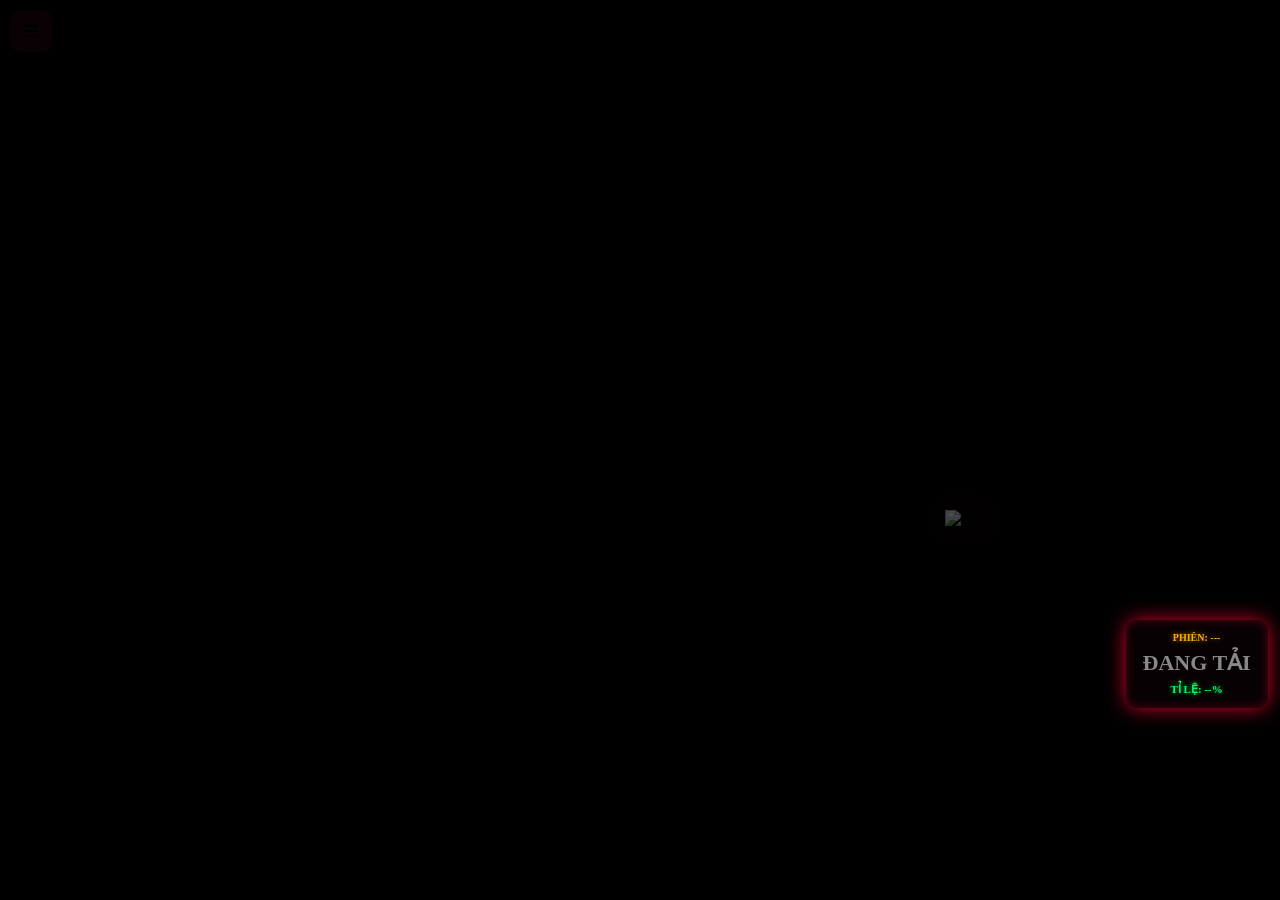
==== tool.html @ 4f96cffc "Add files via upload" ====
<!DOCTYPE html>
<html lang="vi">
<head>
<meta charset="UTF-8">
<meta name="viewport" content="width=device-width, initial-scale=1.0, maximum-scale=1.0, user-scalable=no">
<title>HOÀNG VIP WIN - Tool AI</title>
<link rel="stylesheet" href="https://cdnjs.cloudflare.com/ajax/libs/font-awesome/6.5.1/css/all.min.css">
<link rel="stylesheet" href="assets/style.css">
<style>
body { overflow: hidden; }
#gameContainer { position: fixed; inset: 0; background: #000; z-index: 1; }
#mainIframe { width: 100%; height: 100%; border: none; }
.menu-top { position: fixed; top: 10px; left: 10px; z-index: 10005; display: flex; gap: 8px; }
.btn-toggle { width: 42px; height: 42px; background: rgba(10,2,4,0.95); border: 2px solid var(--neon-red); color: var(--neon-red); border-radius: 10px; cursor: pointer; font-size: 16px; display: flex; align-items: center; justify-content: center; }
.dropdown { display: none; position: absolute; top: 50px; left: 0; background: rgba(15,2,6,0.98); border: 1px solid var(--neon-red); border-radius: 10px; padding: 8px; width: 240px; z-index: 10006; flex-direction: column; gap: 6px; backdrop-filter: blur(8px); }
.dropdown.show { display: flex; }
.menu-item { background: rgba(255,255,255,0.08); border: 1px solid rgba(255,0,51,0.3); color: #fff; padding: 10px 12px; font-size: 12px; font-weight: 800; border-radius: 6px; cursor: pointer; text-align: left; display: flex; align-items: center; gap: 10px; }
.menu-item.exit { background: rgba(255,0,51,0.2); border-color: var(--neon-red); color: #ff99aa; }
/* Robot 3D */
.robot-node { position: absolute; z-index: 20000; bottom: 80px; right: 20px; touch-action: none; cursor: grab; transition: transform 0.3s cubic-bezier(0.34,1.56,0.64,1); transform-style: preserve-3d; will-change: transform; }
.robot-node:active { cursor: grabbing; }
.robot-node.hidden { display: none; }
.robot-inner { width: 320px; position: relative; display: flex; flex-direction: column; align-items: center; pointer-events: none; transform-style: preserve-3d; transition: transform 0.4s ease; }
.robot-node:hover .robot-inner { transform: translateY(-5px) scale(1.02); }
.robot-gif { width: 310px; height: 310px; object-fit: contain; filter: drop-shadow(0 0 25px rgba(255,0,51,0.5)); }
.bot-panel { position: absolute; top: 110px; left: 58%; transform: translateX(-50%); width: 130px; background: rgba(10,2,5,0.85); backdrop-filter: blur(6px); border: 2px solid var(--neon-red); border-radius: 12px; padding: 12px 6px; display: flex; flex-direction: column; align-items: center; gap: 7px; box-shadow: 0 0 20px rgba(255,0,51,0.8), inset 0 0 10px rgba(255,0,51,0.3); transform: translateZ(20px); animation: floatPanel 3s ease-in-out infinite; }
@keyframes floatPanel { 0%,100% { transform: translateX(-50%) translateZ(20px); } 50% { transform: translateX(-50%) translateZ(30px); } }
.bot-phien { font-size: 10px; color: #ffaa00; font-weight: 900; text-shadow: 0 0 5px rgba(255,170,0,0.7); white-space: nowrap; }
.bot-pred { font-size: 22px; font-weight: 900; white-space: nowrap; transition: all 0.3s; }
.bot-pred.tai { color: #ff2a4b; text-shadow: 0 0 15px #ff2a4b; }
.bot-pred.xiu { color: #0077ff; text-shadow: 0 0 15px #0077ff; }
.bot-pred.loading { color: #888; animation: pulse 0.8s infinite alternate; }
@keyframes pulse { from { opacity: 0.4; } to { opacity: 1; } }
.bot-tile { font-size: 11px; font-weight: 900; color: #00ff66; text-shadow: 0 0 5px rgba(0,255,102,0.7); white-space: nowrap; }
.toast { position: fixed; bottom: 30px; left: 50%; transform: translateX(-50%) translateY(80px); background: rgba(255,0,51,0.95); color: #fff; padding: 12px 20px; border-radius: 8px; font-size: 13px; font-weight: 700; z-index: 99999; opacity: 0; transition: all 0.3s; max-width: 90vw; text-align: center; }
.toast.show { transform: translateX(-50%) translateY(0); opacity: 1; }
</style>
</head>
<body>

<div id="gameContainer">
  <div class="menu-top">
    <button class="btn-toggle" onclick="document.querySelector('.dropdown').classList.toggle('show')"><i class="fas fa-bars"></i></button>
    <div class="dropdown" id="dropdownMenu">
      <button class="menu-item" onclick="toggleRobot()"><i class="fas fa-robot"></i> Bật/Ẩn Robot</button>
      <button class="menu-item" onclick="resetRobot()"><i class="fas fa-crosshairs"></i> Về vị trí gốc</button>
      <button class="menu-item" onclick="window.location.href='index.html'"><i class="fas fa-home"></i> Về trang chủ</button>
      <button class="menu-item exit" onclick="exitTool()"><i class="fas fa-right-from-bracket"></i> Thoát</button>
    </div>
  </div>

  <div class="robot-node" id="robotNode">
    <div class="robot-inner">
      <img src="https://i.postimg.cc/ZYsRk0pD/robot-phan-tich-v12.gif" class="robot-gif" alt="Robot AI" onerror="this.style.opacity=0.3">
      <div class="bot-panel" id="botPanel">
        <div class="bot-phien" id="botPhien">PHIÊN: ---</div>
        <div class="bot-pred loading" id="botPred">ĐANG TẢI</div>
        <div class="bot-tile" id="botTile">TỈ LỆ: --%</div>
      </div>
    </div>
  </div>

  <iframe id="mainIframe" class="iframe-container" sandbox="allow-scripts allow-same-origin allow-forms allow-popups"></iframe>
</div>

<script>
const API_MD5 = 'https://studious-octo-umbrella-wgt1.onrender.com/api/predict/md5';
const API_SICBO = 'https://studious-octo-umbrella-wgt1.onrender.com/api/predict/taixiu';
const API_SUNWIN = 'https://shiny-spork.onrender.com/api/du-doan';

const params = new URLSearchParams(location.search);
const gameName = params.get('game') || 'sunwin_taixiu';
const gameType = params.get('type') || 'md5';

// Mở iframe game gốc
const gameLink = localStorage.getItem('gameIframe') || 'https://web.sunwin.tirol/?affId=Sunwin';
document.getElementById('mainIframe').src = gameLink;

// Chọn API theo game
let apiUrl = API_MD5;
if (gameType === 'sicbo') apiUrl = API_SICBO;
if (gameName.includes('sunwin')) apiUrl = API_SUNWIN;

// ====== FETCH PREDICTION ======
let lastPhien = null;
async function fetchPrediction() {
  try {
    const res = await fetch(apiUrl, { cache: 'no-store' });
    const data = await res.json();

    let phien, pred, tile;
    if (gameType === 'sicbo') {
      phien = data.phienDuDoan || data['phiên dự đoán'] || '--';
      pred = (data.duDoan || data['dự đoán'] || '--').toUpperCase();
      tile = data.tiLe || data['tỉ lệ'] || '--';
    } else if (gameName.includes('sunwin')) {
      phien = data['phiên dự đoán'] || '--';
      pred = (data['dự đoán'] || '--').toUpperCase();
      tile = data['tỉ lệ'] || '--';
    } else {
      phien = data.phienDuDoan || '--';
      pred = (data.duDoan || '--').toUpperCase();
      tile = data.tiLe || '--';
    }

    document.getElementById('botPhien').textContent = 'PHIÊN: #' + phien;

    const predEl = document.getElementById('botPred');
    predEl.classList.remove('loading', 'tai', 'xiu');

    if (phien !== lastPhien) {
      lastPhien = phien;
      predEl.textContent = '••••';
      predEl.classList.add('loading');
      setTimeout(() => {
        predEl.textContent = pred;
        predEl.classList.remove('loading');
        if (pred.includes('TÀI') || pred === 'T') predEl.classList.add('tai');
        else predEl.classList.add('xiu');
      }, 1500);
    } else {
      predEl.textContent = pred;
      if (pred.includes('TÀI') || pred === 'T') predEl.classList.add('tai');
      else predEl.classList.add('xiu');
    }

    document.getElementById('botTile').textContent = 'TỈ LỆ: ' + tile;
  } catch (e) {
    console.warn('API error:', e);
  }
}

fetchPrediction();
setInterval(fetchPrediction, 5000);

// ====== KÉO THẢ ROBOT ======
const robot = document.getElementById('robotNode');
let dragging = false, sx = 0, sy = 0, ox = 0, oy = 0;
function startDrag(e) {
  dragging = true;
  const p = e.touches ? e.touches[0] : e;
  sx = p.clientX; sy = p.clientY;
  ox = robot.offsetLeft; oy = robot.offsetTop;
  robot.style.right = 'auto'; robot.style.bottom = 'auto';
}
function doDrag(e) {
  if (!dragging) return;
  const p = e.touches ? e.touches[0] : e;
  robot.style.left = Math.max(0, ox + p.clientX - sx) + 'px';
  robot.style.top = Math.max(0, oy + p.clientY - sy) + 'px';
}
function stopDrag() { dragging = false; }
robot.addEventListener('mousedown', startDrag);
window.addEventListener('mousemove', doDrag);
window.addEventListener('mouseup', stopDrag);
robot.addEventListener('touchstart', startDrag, { passive: true });
window.addEventListener('touchmove', doDrag, { passive: true });
window.addEventListener('touchend', stopDrag);

function toggleRobot() {
  robot.classList.toggle('hidden');
}
function resetRobot() {
  robot.style.left = 'auto'; robot.style.top = 'auto';
  robot.style.right = '20px'; robot.style.bottom = '80px';
  robot.classList.remove('hidden');
}
function exitTool() {
  if (confirm('Thoát tool?')) window.location.href = 'about:blank';
}
</script>
</body>
</html>
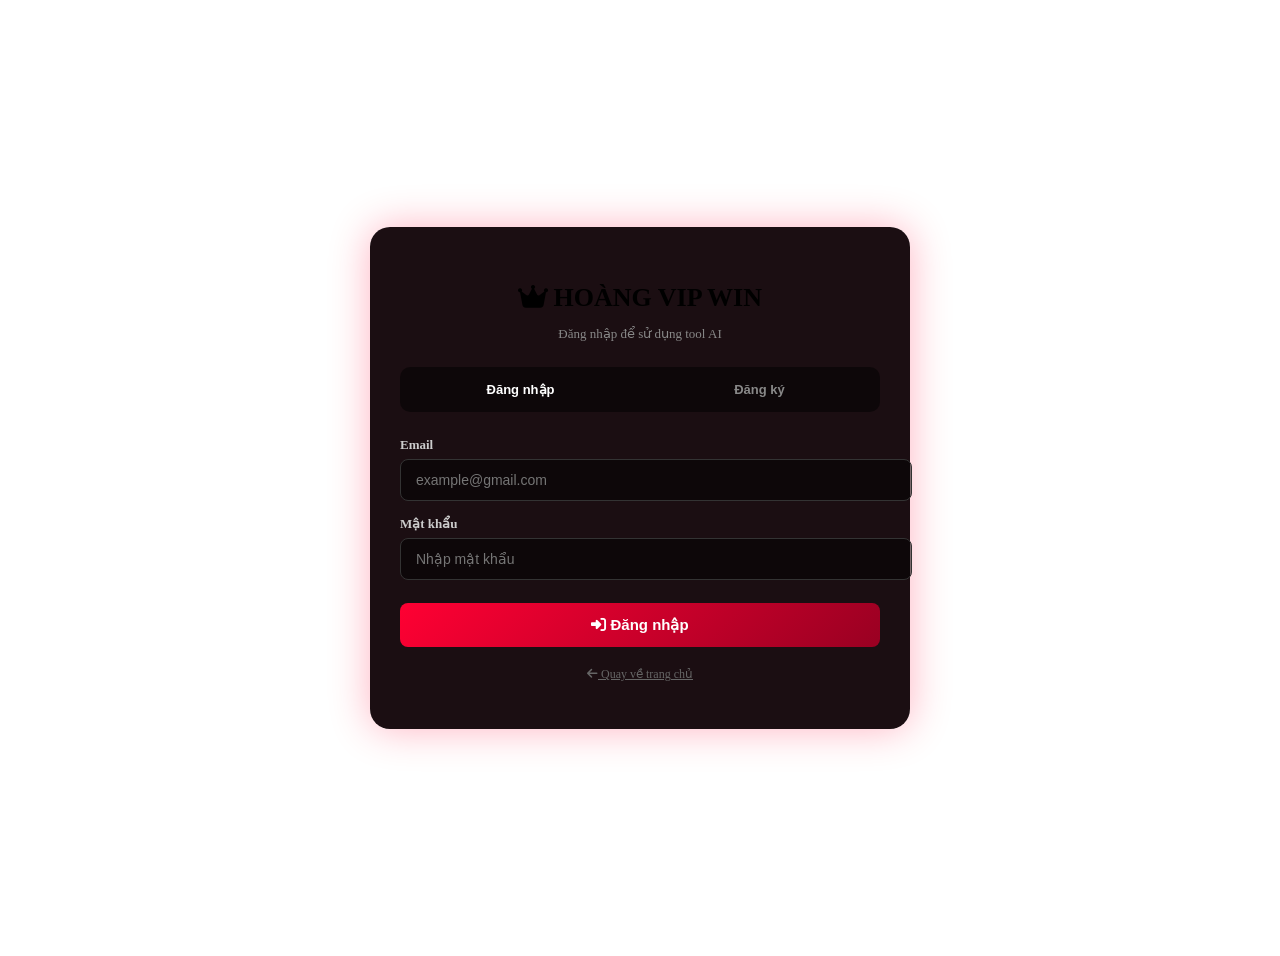
==== commit 06f1c450: "Update tool.html" ====
--- a/tool.html
+++ b/tool.html
@@ -3,105 +3,85 @@
 <head>
 <meta charset="UTF-8">
 <meta name="viewport" content="width=device-width, initial-scale=1.0, maximum-scale=1.0, user-scalable=no">
-<title>HOÀNG VIP WIN - Tool AI</title>
+<title>Tool AI</title>
 <link rel="stylesheet" href="https://cdnjs.cloudflare.com/ajax/libs/font-awesome/6.5.1/css/all.min.css">
-<link rel="stylesheet" href="assets/style.css">
+<link rel="stylesheet" href="style.css">
 <style>
 body { overflow: hidden; }
-#gameContainer { position: fixed; inset: 0; background: #000; z-index: 1; }
+#gameContainer { position: fixed; inset: 0; z-index: 1; background: #000; }
 #mainIframe { width: 100%; height: 100%; border: none; }
-.menu-top { position: fixed; top: 10px; left: 10px; z-index: 10005; display: flex; gap: 8px; }
-.btn-toggle { width: 42px; height: 42px; background: rgba(10,2,4,0.95); border: 2px solid var(--neon-red); color: var(--neon-red); border-radius: 10px; cursor: pointer; font-size: 16px; display: flex; align-items: center; justify-content: center; }
-.dropdown { display: none; position: absolute; top: 50px; left: 0; background: rgba(15,2,6,0.98); border: 1px solid var(--neon-red); border-radius: 10px; padding: 8px; width: 240px; z-index: 10006; flex-direction: column; gap: 6px; backdrop-filter: blur(8px); }
+.menu-top { position: fixed; top: 10px; left: 10px; z-index: 10005; }
+.btn-toggle { width: 42px; height: 42px; background: rgba(10,2,4,0.95); border: 2px solid var(--red); color: var(--red); border-radius: 10px; font-size: 16px; }
+.dropdown { display: none; position: absolute; top: 50px; left: 0; background: rgba(15,2,6,0.98); border: 1px solid var(--red); border-radius: 10px; padding: 8px; width: 220px; flex-direction: column; gap: 6px; }
 .dropdown.show { display: flex; }
-.menu-item { background: rgba(255,255,255,0.08); border: 1px solid rgba(255,0,51,0.3); color: #fff; padding: 10px 12px; font-size: 12px; font-weight: 800; border-radius: 6px; cursor: pointer; text-align: left; display: flex; align-items: center; gap: 10px; }
-.menu-item.exit { background: rgba(255,0,51,0.2); border-color: var(--neon-red); color: #ff99aa; }
-/* Robot 3D */
-.robot-node { position: absolute; z-index: 20000; bottom: 80px; right: 20px; touch-action: none; cursor: grab; transition: transform 0.3s cubic-bezier(0.34,1.56,0.64,1); transform-style: preserve-3d; will-change: transform; }
-.robot-node:active { cursor: grabbing; }
-.robot-node.hidden { display: none; }
-.robot-inner { width: 320px; position: relative; display: flex; flex-direction: column; align-items: center; pointer-events: none; transform-style: preserve-3d; transition: transform 0.4s ease; }
-.robot-node:hover .robot-inner { transform: translateY(-5px) scale(1.02); }
-.robot-gif { width: 310px; height: 310px; object-fit: contain; filter: drop-shadow(0 0 25px rgba(255,0,51,0.5)); }
-.bot-panel { position: absolute; top: 110px; left: 58%; transform: translateX(-50%); width: 130px; background: rgba(10,2,5,0.85); backdrop-filter: blur(6px); border: 2px solid var(--neon-red); border-radius: 12px; padding: 12px 6px; display: flex; flex-direction: column; align-items: center; gap: 7px; box-shadow: 0 0 20px rgba(255,0,51,0.8), inset 0 0 10px rgba(255,0,51,0.3); transform: translateZ(20px); animation: floatPanel 3s ease-in-out infinite; }
-@keyframes floatPanel { 0%,100% { transform: translateX(-50%) translateZ(20px); } 50% { transform: translateX(-50%) translateZ(30px); } }
-.bot-phien { font-size: 10px; color: #ffaa00; font-weight: 900; text-shadow: 0 0 5px rgba(255,170,0,0.7); white-space: nowrap; }
-.bot-pred { font-size: 22px; font-weight: 900; white-space: nowrap; transition: all 0.3s; }
+.menu-item { background: rgba(255,255,255,0.08); border: 1px solid rgba(255,0,51,0.3); color: #fff; padding: 10px; font-size: 12px; border-radius: 6px; cursor: pointer; text-align: left; }
+.robot-node { position: absolute; z-index: 20000; bottom: 80px; right: 20px; touch-action: none; cursor: grab; }
+.robot-gif { width: 300px; height: 300px; object-fit: contain; pointer-events: none; }
+.bot-panel { position: absolute; top: 110px; left: 60%; transform: translateX(-50%); width: 130px; background: rgba(10,2,5,0.85); backdrop-filter: blur(6px); border: 2px solid var(--red); border-radius: 12px; padding: 12px 6px; display: flex; flex-direction: column; align-items: center; gap: 7px; }
+.bot-phien { font-size: 10px; color: var(--gold); font-weight: 900; white-space: nowrap; }
+.bot-pred { font-size: 22px; font-weight: 900; white-space: nowrap; }
 .bot-pred.tai { color: #ff2a4b; text-shadow: 0 0 15px #ff2a4b; }
 .bot-pred.xiu { color: #0077ff; text-shadow: 0 0 15px #0077ff; }
 .bot-pred.loading { color: #888; animation: pulse 0.8s infinite alternate; }
 @keyframes pulse { from { opacity: 0.4; } to { opacity: 1; } }
-.bot-tile { font-size: 11px; font-weight: 900; color: #00ff66; text-shadow: 0 0 5px rgba(0,255,102,0.7); white-space: nowrap; }
-.toast { position: fixed; bottom: 30px; left: 50%; transform: translateX(-50%) translateY(80px); background: rgba(255,0,51,0.95); color: #fff; padding: 12px 20px; border-radius: 8px; font-size: 13px; font-weight: 700; z-index: 99999; opacity: 0; transition: all 0.3s; max-width: 90vw; text-align: center; }
-.toast.show { transform: translateX(-50%) translateY(0); opacity: 1; }
+.bot-tile { font-size: 11px; font-weight: 900; color: var(--green); white-space: nowrap; }
 </style>
 </head>
 <body>
-
 <div id="gameContainer">
   <div class="menu-top">
     <button class="btn-toggle" onclick="document.querySelector('.dropdown').classList.toggle('show')"><i class="fas fa-bars"></i></button>
-    <div class="dropdown" id="dropdownMenu">
-      <button class="menu-item" onclick="toggleRobot()"><i class="fas fa-robot"></i> Bật/Ẩn Robot</button>
-      <button class="menu-item" onclick="resetRobot()"><i class="fas fa-crosshairs"></i> Về vị trí gốc</button>
-      <button class="menu-item" onclick="window.location.href='index.html'"><i class="fas fa-home"></i> Về trang chủ</button>
-      <button class="menu-item exit" onclick="exitTool()"><i class="fas fa-right-from-bracket"></i> Thoát</button>
+    <div class="dropdown">
+      <button class="menu-item" onclick="document.getElementById('robotNode').style.display = document.getElementById('robotNode').style.display === 'none' ? 'block' : 'none'"><i class="fas fa-robot"></i> Ẩn/Hiện Robot</button>
+      <button class="menu-item" onclick="window.location.href='index.html'"><i class="fas fa-home"></i> Về Trang Chủ</button>
     </div>
   </div>
 
   <div class="robot-node" id="robotNode">
-    <div class="robot-inner">
-      <img src="https://i.postimg.cc/ZYsRk0pD/robot-phan-tich-v12.gif" class="robot-gif" alt="Robot AI" onerror="this.style.opacity=0.3">
-      <div class="bot-panel" id="botPanel">
-        <div class="bot-phien" id="botPhien">PHIÊN: ---</div>
-        <div class="bot-pred loading" id="botPred">ĐANG TẢI</div>
-        <div class="bot-tile" id="botTile">TỈ LỆ: --%</div>
-      </div>
+    <img src="https://i.postimg.cc/ZYsRk0pD/robot-phan-tich-v12.gif" class="robot-gif" onerror="this.style.opacity=0.3">
+    <div class="bot-panel">
+      <div class="bot-phien" id="botPhien">PHIÊN: ---</div>
+      <div class="bot-pred loading" id="botPred">TẢI...</div>
+      <div class="bot-tile" id="botTile">TỈ LỆ: --%</div>
     </div>
   </div>
 
-  <iframe id="mainIframe" class="iframe-container" sandbox="allow-scripts allow-same-origin allow-forms allow-popups"></iframe>
+  <iframe id="mainIframe"></iframe>
 </div>
 
+<script src="script.js"></script>
 <script>
+// Check key & auth
+if (!localStorage.getItem('currentUser')) window.location.href = 'auth.html';
+const keyStatus = checkKeyStatus();
+if (!keyStatus.ok) {
+  showToast('Key hết hạn hoặc chưa kích hoạt!');
+  setTimeout(() => window.location.href = 'key.html', 1500);
+}
+
+// Setup
+const gameLink = localStorage.getItem('gameIframe') || 'https://web.sunwin.tirol';
+const gameType = localStorage.getItem('gameType') || 'md5';
+document.getElementById('mainIframe').src = gameLink;
+
+// API
 const API_MD5 = 'https://studious-octo-umbrella-wgt1.onrender.com/api/predict/md5';
 const API_SICBO = 'https://studious-octo-umbrella-wgt1.onrender.com/api/predict/taixiu';
 const API_SUNWIN = 'https://shiny-spork.onrender.com/api/du-doan';
 
-const params = new URLSearchParams(location.search);
-const gameName = params.get('game') || 'sunwin_taixiu';
-const gameType = params.get('type') || 'md5';
-
-// Mở iframe game gốc
-const gameLink = localStorage.getItem('gameIframe') || 'https://web.sunwin.tirol/?affId=Sunwin';
-document.getElementById('mainIframe').src = gameLink;
-
-// Chọn API theo game
 let apiUrl = API_MD5;
 if (gameType === 'sicbo') apiUrl = API_SICBO;
-if (gameName.includes('sunwin')) apiUrl = API_SUNWIN;
+if (localStorage.getItem('gameName').includes('Sunwin')) apiUrl = API_SUNWIN;
 
-// ====== FETCH PREDICTION ======
 let lastPhien = null;
 async function fetchPrediction() {
   try {
     const res = await fetch(apiUrl, { cache: 'no-store' });
     const data = await res.json();
-
-    let phien, pred, tile;
-    if (gameType === 'sicbo') {
-      phien = data.phienDuDoan || data['phiên dự đoán'] || '--';
-      pred = (data.duDoan || data['dự đoán'] || '--').toUpperCase();
-      tile = data.tiLe || data['tỉ lệ'] || '--';
-    } else if (gameName.includes('sunwin')) {
-      phien = data['phiên dự đoán'] || '--';
-      pred = (data['dự đoán'] || '--').toUpperCase();
-      tile = data['tỉ lệ'] || '--';
-    } else {
-      phien = data.phienDuDoan || '--';
-      pred = (data.duDoan || '--').toUpperCase();
-      tile = data.tiLe || '--';
-    }
+    
+    let phien = data.phienDuDoan || data['phiên dự đoán'] || '--';
+    let pred = (data.duDoan || data['dự đoán'] || '--').toUpperCase();
+    let tile = data.tiLe || data['tỉ lệ'] || '--';
 
     document.getElementById('botPhien').textContent = 'PHIÊN: #' + phien;
 
@@ -123,51 +103,24 @@
       if (pred.includes('TÀI') || pred === 'T') predEl.classList.add('tai');
       else predEl.classList.add('xiu');
     }
+    document.getElementById('botTile').textContent = 'TỈ LỆ: ' + tile;
+  } catch (e) {}
+}
+setInterval(fetchPrediction, 5000); fetchPrediction();
 
-    document.getElementById('botTile').textContent = 'TỈ LỆ: ' + tile;
-  } catch (e) {
-    console.warn('API error:', e);
-  }
-}
-
-fetchPrediction();
-setInterval(fetchPrediction, 5000);
-
-// ====== KÉO THẢ ROBOT ======
+// Drag
 const robot = document.getElementById('robotNode');
-let dragging = false, sx = 0, sy = 0, ox = 0, oy = 0;
-function startDrag(e) {
-  dragging = true;
-  const p = e.touches ? e.touches[0] : e;
-  sx = p.clientX; sy = p.clientY;
-  ox = robot.offsetLeft; oy = robot.offsetTop;
-  robot.style.right = 'auto'; robot.style.bottom = 'auto';
-}
-function doDrag(e) {
+let dragging = false, sx, sy, ox, oy;
+robot.addEventListener('touchstart', (e) => {
+  dragging = true; sx = e.touches[0].clientX; sy = e.touches[0].clientY;
+  ox = robot.offsetLeft; oy = robot.offsetTop; robot.style.right = 'auto'; robot.style.bottom = 'auto';
+});
+window.addEventListener('touchmove', (e) => {
   if (!dragging) return;
-  const p = e.touches ? e.touches[0] : e;
-  robot.style.left = Math.max(0, ox + p.clientX - sx) + 'px';
-  robot.style.top = Math.max(0, oy + p.clientY - sy) + 'px';
-}
-function stopDrag() { dragging = false; }
-robot.addEventListener('mousedown', startDrag);
-window.addEventListener('mousemove', doDrag);
-window.addEventListener('mouseup', stopDrag);
-robot.addEventListener('touchstart', startDrag, { passive: true });
-window.addEventListener('touchmove', doDrag, { passive: true });
-window.addEventListener('touchend', stopDrag);
-
-function toggleRobot() {
-  robot.classList.toggle('hidden');
-}
-function resetRobot() {
-  robot.style.left = 'auto'; robot.style.top = 'auto';
-  robot.style.right = '20px'; robot.style.bottom = '80px';
-  robot.classList.remove('hidden');
-}
-function exitTool() {
-  if (confirm('Thoát tool?')) window.location.href = 'about:blank';
-}
+  robot.style.left = Math.max(0, ox + e.touches[0].clientX - sx) + 'px';
+  robot.style.top = Math.max(0, oy + e.touches[0].clientY - sy) + 'px';
+}, { passive: true });
+window.addEventListener('touchend', () => dragging = false);
 </script>
 </body>
-</html>+</html>
--- a/style.css
+++ b/style.css
@@ -0,0 +1,101 @@
+:root {
+  --bg: #020208;
+  --red: #ff0033;
+  --dark-red: #990022;
+  --gold: #ffaa00;
+  --green: #00ff66;
+  --blue: #0077ff;
+}
+* { margin: 0; padding: 0; box-sizing: border-box; -webkit-tap-highlight-color: transparent; }
+html, body {
+  min-height: 100vh;
+  background: var(--bg);
+  color: #fff;
+  font-family: -apple-system, BlinkMacSystemFont, 'Segoe UI', Roboto, sans-serif;
+  overflow-x: hidden;
+}
+body::before {
+  content: '';
+  position: fixed; inset: 0;
+  background: radial-gradient(circle at 50% 0%, rgba(255,0,51,0.15), transparent 70%),
+              radial-gradient(circle at 80% 100%, rgba(0,119,255,0.1), transparent 60%);
+  pointer-events: none; z-index: 0;
+}
+.header {
+  position: relative; z-index: 2;
+  display: flex; justify-content: space-between; align-items: center;
+  padding: 15px 20px; flex-wrap: wrap; gap: 10px;
+  background: rgba(10,2,4,0.9); border-bottom: 1px solid rgba(255,0,51,0.3);
+  backdrop-filter: blur(10px);
+}
+.logo-box { display: flex; align-items: center; gap: 12px; }
+.logo-icon { width: 45px; height: 45px; border-radius: 12px; background: linear-gradient(135deg, var(--red), var(--dark-red)); display: flex; align-items: center; justify-content: center; font-size: 20px; color: #fff; box-shadow: 0 0 20px rgba(255,0,51,0.5); }
+.header h1 { font-size: 18px; color: var(--red); letter-spacing: 1px; }
+.header .subtitle { font-size: 11px; color: #888; }
+.header-stats { display: flex; gap: 15px; font-size: 12px; color: #aaa; }
+.header-stats .stat i { color: var(--green); margin-right: 5px; }
+.hero {
+  position: relative; z-index: 2;
+  text-align: center; padding: 50px 20px 40px;
+}
+.hero h2 { font-size: 24px; color: #fff; margin-bottom: 12px; text-shadow: 0 0 30px rgba(255,0,51,0.5); }
+.hero p { color: #aaa; font-size: 14px; max-width: 600px; margin: 0 auto 25px; line-height: 1.6; }
+.hero-buttons { display: flex; gap: 12px; justify-content: center; flex-wrap: wrap; }
+.btn-primary, .btn-secondary {
+  padding: 14px 28px; border-radius: 10px; text-decoration: none; font-weight: 900; font-size: 14px;
+  display: inline-flex; align-items: center; gap: 8px; transition: all 0.2s;
+}
+.btn-primary { background: linear-gradient(135deg, var(--red), var(--dark-red)); color: #fff; box-shadow: 0 0 25px rgba(255,0,51,0.4); }
+.btn-primary:active { transform: scale(0.95); }
+.btn-secondary { background: transparent; border: 2px solid var(--gold); color: var(--gold); }
+.btn-secondary:active { transform: scale(0.95); }
+.games-section { position: relative; z-index: 2; padding: 30px 20px; max-width: 1100px; margin: 0 auto; }
+.section-title { font-size: 20px; color: var(--red); margin-bottom: 20px; display: flex; align-items: center; gap: 10px; }
+.category { margin-bottom: 30px; }
+.category-title { font-size: 16px; color: var(--gold); margin-bottom: 15px; display: flex; align-items: center; gap: 8px; }
+.game-grid { display: grid; grid-template-columns: repeat(auto-fill, minmax(110px, 1fr)); gap: 12px; }
+.game-card {
+  background: linear-gradient(145deg, rgba(15,2,6,0.95), rgba(30,5,12,0.95));
+  border: 2px solid #333; border-radius: 14px; padding: 15px 8px; text-align: center;
+  cursor: pointer; transition: all 0.3s cubic-bezier(0.34,1.56,0.64,1);
+  transform-style: preserve-3d; position: relative;
+}
+.game-card:hover, .game-card:active {
+  border-color: var(--red); transform: translateY(-6px) scale(1.03);
+  box-shadow: 0 10px 30px rgba(255,0,51,0.4);
+}
+.game-logo { width: 70px; height: 70px; margin: 0 auto 10px; border-radius: 12px; overflow: hidden; display: flex; align-items: center; justify-content: center; background: rgba(0,0,0,0.5); font-size: 28px; color: #555; }
+.game-logo img { width: 100%; height: 100%; object-fit: cover; }
+.game-name { font-size: 12px; font-weight: 800; color: #fff; margin-bottom: 6px; }
+.badge { font-size: 9px; padding: 3px 8px; border-radius: 20px; display: inline-block; font-weight: 800; }
+.badge.active { background: rgba(0,255,102,0.2); color: var(--green); }
+.badge.maintenance { background: rgba(255,170,0,0.2); color: var(--gold); }
+.game-card.maintenance { opacity: 0.6; cursor: not-allowed; }
+.game-card.maintenance:hover { transform: none; box-shadow: none; border-color: #333; }
+.about-section { position: relative; z-index: 2; padding: 30px 20px; max-width: 1100px; margin: 0 auto; }
+.about-content { display: grid; grid-template-columns: repeat(auto-fit, minmax(280px, 1fr)); gap: 15px; }
+.about-card { background: linear-gradient(145deg, rgba(15,2,6,0.95), rgba(30,5,12,0.95)); border: 1px solid rgba(255,0,51,0.3); border-radius: 14px; padding: 22px; transition: all 0.3s; }
+.about-card:hover { border-color: var(--red); box-shadow: 0 0 25px rgba(255,0,51,0.3); transform: translateY(-3px); }
+.about-card i { font-size: 28px; color: var(--red); margin-bottom: 12px; }
+.about-card h4 { font-size: 15px; color: #fff; margin-bottom: 8px; }
+.about-card p { font-size: 13px; color: #aaa; line-height: 1.6; }
+.footer {
+  position: relative; z-index: 2;
+  text-align: center; padding: 35px 20px;
+  background: rgba(10,2,4,0.9); border-top: 1px solid rgba(255,0,51,0.3); margin-top: 40px;
+}
+.footer h3 { font-size: 17px; color: var(--red); margin-bottom: 18px; }
+.contact-buttons { display: flex; gap: 12px; justify-content: center; flex-wrap: wrap; margin-bottom: 20px; }
+.contact-btn { padding: 12px 22px; background: linear-gradient(135deg, #0088cc, #005f8f); border-radius: 10px; color: #fff; text-decoration: none; font-weight: 800; font-size: 13px; display: inline-flex; align-items: center; gap: 8px; transition: all 0.2s; }
+.contact-btn:active { transform: scale(0.95); }
+.copyright { font-size: 11px; color: #555; }
+.toast { position: fixed; bottom: 30px; left: 50%; transform: translateX(-50%) translateY(80px); background: rgba(255,0,51,0.95); color: #fff; padding: 12px 22px; border-radius: 8px; font-size: 13px; font-weight: 700; z-index: 99999; opacity: 0; transition: all 0.3s; max-width: 90vw; text-align: center; }
+.toast.show { transform: translateX(-50%) translateY(0); opacity: 1; }
+@media (max-width: 600px) {
+  .header h1 { font-size: 15px; }
+  .hero h2 { font-size: 19px; }
+  .hero p { font-size: 12px; }
+  .game-grid { grid-template-columns: repeat(auto-fill, minmax(90px, 1fr)); gap: 10px; }
+  .game-logo { width: 55px; height: 55px; }
+  .game-name { font-size: 10px; }
+}
